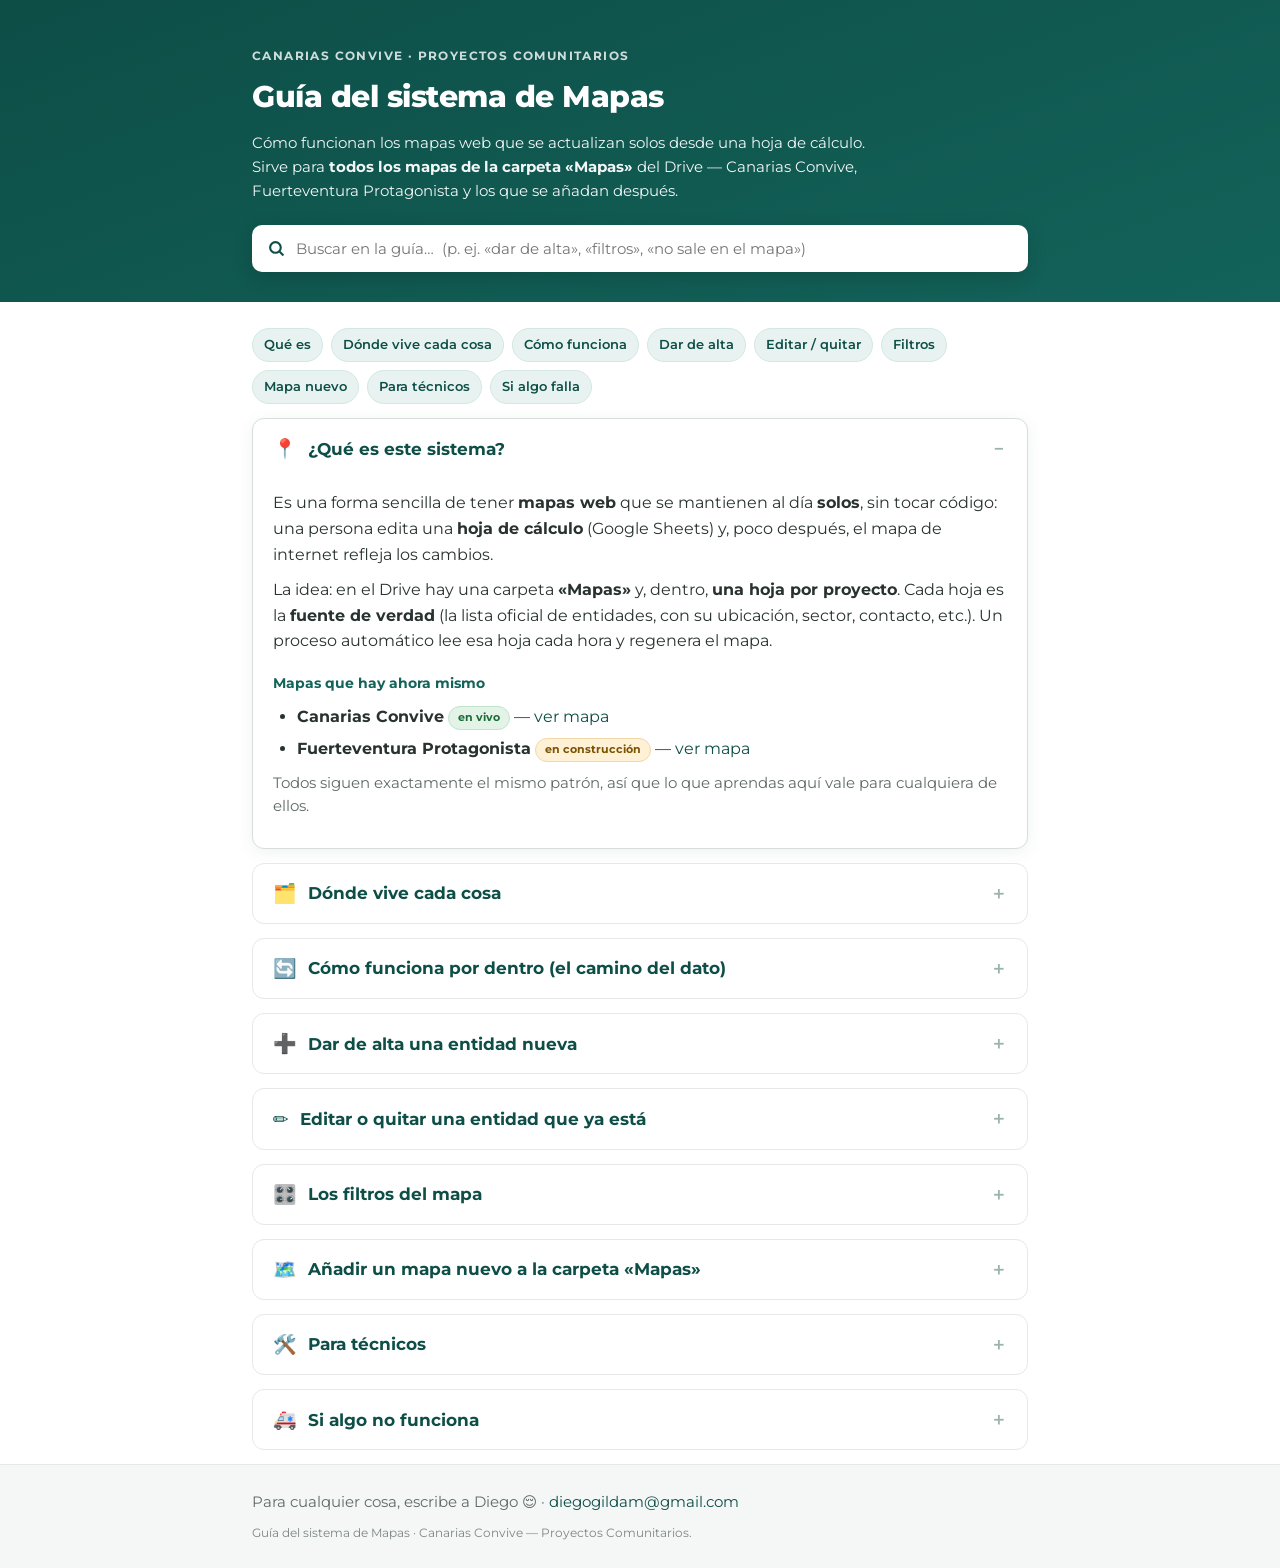
==== guia.html @ 7152f235 "Añadir guía interactiva del sistema de Mapas" ====
<!doctype html>
<html lang="es">
<head>
<meta charset="utf-8">
<meta name="viewport" content="width=device-width, initial-scale=1">
<meta name="robots" content="noindex">
<title>Guía del sistema de Mapas · Canarias Convive</title>
<link rel="preconnect" href="https://fonts.googleapis.com">
<link rel="preconnect" href="https://fonts.gstatic.com" crossorigin>
<link href="https://fonts.googleapis.com/css2?family=Montserrat:wght@400;500;600;700;800&display=swap" rel="stylesheet">
<style>
  :root{
    --teal:#0D4E47; --teal-2:#13635a; --ink:#283230; --muted:#5F6B68;
    --line:#E6E9E8; --soft:#F5F7F6; --tint:#E8F3F1; --warn:#9a5b00; --warn-bg:#fff6e6;
  }
  *{box-sizing:border-box;margin:0;padding:0}
  html{scroll-behavior:smooth}
  body{font-family:'Montserrat',system-ui,sans-serif;color:var(--ink);background:#fff;line-height:1.6;-webkit-font-smoothing:antialiased}
  .wrap{max-width:820px;margin:0 auto;padding:0 22px}
  a{color:var(--teal);text-decoration:none}
  a:hover{text-decoration:underline}

  /* Hero */
  .hero{background:linear-gradient(160deg,var(--teal),var(--teal-2));color:#fff;padding:46px 0 30px}
  .hero .eyebrow{font-size:12px;font-weight:700;letter-spacing:1.4px;text-transform:uppercase;opacity:.8}
  .hero h1{font-size:30px;font-weight:800;letter-spacing:-.5px;margin:8px 0 10px}
  .hero .lead{font-size:15px;opacity:.95;max-width:640px}
  .hero .lead strong{font-weight:700}
  .searchbox{position:relative;margin-top:22px}
  .search{
    width:100%;padding:14px 16px 14px 44px;border:none;border-radius:10px;
    font-family:inherit;font-size:15px;color:var(--ink);
    background:#fff url("data:image/svg+xml;utf8,%3Csvg xmlns='http://www.w3.org/2000/svg' viewBox='0 0 16 16' fill='none' stroke='%230D4E47' stroke-width='2'%3E%3Ccircle cx='7' cy='7' r='5'/%3E%3Cpath d='M11 11l3.5 3.5'/%3E%3C/svg%3E") no-repeat 16px center;
    background-size:17px;box-shadow:0 6px 20px rgba(0,0,0,.15)
  }
  .search:focus{outline:none;box-shadow:0 0 0 3px rgba(255,255,255,.5),0 6px 20px rgba(0,0,0,.15)}
  .noresults{margin-top:14px;font-size:14px;color:var(--muted);background:var(--soft);border:1px solid var(--line);border-radius:8px;padding:12px 14px}

  /* Quick nav */
  nav.toc{display:flex;flex-wrap:wrap;gap:8px;margin:26px 0 6px}
  nav.toc a{font-size:12.5px;font-weight:600;color:var(--teal);background:var(--tint);border:1px solid #d3e7e3;padding:6px 11px;border-radius:100px}
  nav.toc a:hover{background:var(--teal);color:#fff;text-decoration:none}

  main{padding:10px 0 40px}

  details.card{
    border:1px solid var(--line);border-radius:12px;margin:14px 0;overflow:hidden;background:#fff;
    transition:box-shadow .15s,border-color .15s
  }
  details.card[open]{box-shadow:0 3px 16px rgba(13,78,71,.07);border-color:#d7dddb}
  details.card summary{
    cursor:pointer;list-style:none;padding:16px 20px;font-size:16.5px;font-weight:700;color:var(--teal);
    display:flex;align-items:center;gap:11px;user-select:none
  }
  details.card summary::-webkit-details-marker{display:none}
  details.card summary .ico{font-size:19px;line-height:1}
  details.card summary::after{content:'＋';margin-left:auto;color:#9bb3ae;font-weight:700;font-size:17px}
  details.card[open] summary::after{content:'－'}
  details.card .body{padding:2px 20px 20px;color:var(--ink)}
  details.card .body p{margin:10px 0}
  details.card .body ul,details.card .body ol{margin:10px 0 10px 4px;padding-left:20px}
  details.card .body li{margin:6px 0}
  details.card .body h3{font-size:14px;font-weight:700;margin:18px 0 6px;color:var(--teal-2)}

  .lead-in{color:var(--muted);font-size:14.5px;margin:4px 0 0}

  code{font-family:ui-monospace,SFMono-Regular,Menlo,monospace;font-size:.86em;background:var(--soft);border:1px solid var(--line);border-radius:5px;padding:1px 6px;color:#0a3b35}

  /* Flow diagram */
  .flow{display:flex;flex-wrap:wrap;align-items:stretch;gap:8px;margin:14px 0}
  .flow .step{flex:1;min-width:120px;background:var(--tint);border:1px solid #d3e7e3;border-radius:10px;padding:11px 12px;font-size:12.5px;font-weight:600;color:var(--teal-2);text-align:center;display:flex;align-items:center;justify-content:center}
  .flow .arrow{align-self:center;color:#9bb3ae;font-weight:800;font-size:18px}

  /* Definition rows */
  .where{border:1px solid var(--line);border-radius:10px;overflow:hidden;margin:12px 0}
  .where .row{display:grid;grid-template-columns:160px 1fr;gap:0;border-top:1px solid var(--line)}
  .where .row:first-child{border-top:none}
  .where .k{background:var(--soft);padding:11px 14px;font-weight:700;font-size:13px;color:var(--teal-2)}
  .where .v{padding:11px 14px;font-size:14px}

  .callout{border-radius:10px;padding:13px 15px;margin:14px 0;font-size:14px}
  .callout.tip{background:var(--tint);border:1px solid #cfe5e1}
  .callout.warn{background:var(--warn-bg);border:1px solid #f0d8a8;color:#5b4100}
  .callout b{font-weight:700}

  .pill{display:inline-block;font-size:11px;font-weight:700;padding:2px 9px;border-radius:100px;vertical-align:middle}
  .pill.live{background:#e3f3e8;color:#1c6b35;border:1px solid #bfe4ca}
  .pill.wip{background:#fff1d6;color:#7a5200;border:1px solid #f0d8a8}

  footer.foot{background:var(--soft);border-top:1px solid var(--line);padding:26px 0;margin-top:10px}
  footer.foot p{font-size:14.5px;color:var(--muted)}
  footer.foot .muted{font-size:12px;margin-top:8px;opacity:.8}

  .hidden{display:none !important}
  mark{background:#ffe9a8;color:inherit;border-radius:3px;padding:0 1px}
  @media (max-width:560px){
    .hero h1{font-size:24px}
    .where .row{grid-template-columns:1fr}
    .where .k{border-bottom:1px solid var(--line)}
  }
</style>
</head>
<body>

<header class="hero">
  <div class="wrap">
    <p class="eyebrow">Canarias Convive · Proyectos Comunitarios</p>
    <h1>Guía del sistema de Mapas</h1>
    <p class="lead">Cómo funcionan los mapas web que se actualizan solos desde una hoja de cálculo. Sirve para <strong>todos los mapas de la carpeta «Mapas»</strong> del Drive — Canarias Convive, Fuerteventura Protagonista y los que se añadan después.</p>
    <div class="searchbox">
      <input id="q" class="search" type="search" placeholder="Buscar en la guía…  (p. ej. «dar de alta», «filtros», «no sale en el mapa»)" autocomplete="off" spellcheck="false">
    </div>
    <p id="noresults" class="noresults hidden">Sin resultados para «<span></span>». Prueba con otra palabra.</p>
  </div>
</header>

<div class="wrap">
  <nav class="toc" id="toc">
    <a href="#que-es">Qué es</a>
    <a href="#donde">Dónde vive cada cosa</a>
    <a href="#flujo">Cómo funciona</a>
    <a href="#alta">Dar de alta</a>
    <a href="#editar">Editar / quitar</a>
    <a href="#filtros">Filtros</a>
    <a href="#nuevo-mapa">Mapa nuevo</a>
    <a href="#tecnico">Para técnicos</a>
    <a href="#problemas">Si algo falla</a>
  </nav>
</div>

<main class="wrap">

  <details class="card" id="que-es" open>
    <summary><span class="ico">📍</span> ¿Qué es este sistema?</summary>
    <div class="body">
      <p>Es una forma sencilla de tener <b>mapas web</b> que se mantienen al día <b>solos</b>, sin tocar código: una persona edita una <b>hoja de cálculo</b> (Google Sheets) y, poco después, el mapa de internet refleja los cambios.</p>
      <p>La idea: en el Drive hay una carpeta <b>«Mapas»</b> y, dentro, <b>una hoja por proyecto</b>. Cada hoja es la <b>fuente de verdad</b> (la lista oficial de entidades, con su ubicación, sector, contacto, etc.). Un proceso automático lee esa hoja cada hora y regenera el mapa.</p>
      <h3>Mapas que hay ahora mismo</h3>
      <ul>
        <li><b>Canarias Convive</b> <span class="pill live">en vivo</span> — <a href="https://diegoalegil.github.io/canariasconvive-mapa/" target="_blank" rel="noopener">ver mapa</a></li>
        <li><b>Fuerteventura Protagonista</b> <span class="pill wip">en construcción</span> — <a href="https://diegoalegil.github.io/fuerteventuraprotagonista-mapa/" target="_blank" rel="noopener">ver mapa</a></li>
      </ul>
      <p class="lead-in">Todos siguen exactamente el mismo patrón, así que lo que aprendas aquí vale para cualquiera de ellos.</p>
    </div>
  </details>

  <details class="card" id="donde">
    <summary><span class="ico">🗂️</span> Dónde vive cada cosa</summary>
    <div class="body">
      <p>El sistema tiene varias piezas. Para no perderte, esto es qué es cada una y para qué sirve:</p>
      <div class="where">
        <div class="row"><div class="k">Carpeta «Mapas»</div><div class="v">En el Drive compartido. Contiene una hoja por proyecto. Es el punto de partida de todo.</div></div>
        <div class="row"><div class="k">Hoja oficial</div><div class="v">La lista de verdad de cada mapa (una por proyecto). Lo que está aquí es lo que sale en el mapa. <b>Se edita a mano.</b></div></div>
        <div class="row"><div class="k">Formulario</div><div class="v">Un Google Forms público donde las entidades piden aparecer en el mapa. Sus respuestas caen en la hoja de peticiones.</div></div>
        <div class="row"><div class="k">Hoja de peticiones</div><div class="v">Donde llegan las respuestas del formulario para <b>revisarlas</b> antes de publicarlas (la «sala de espera»).</div></div>
        <div class="row"><div class="k">El mapa web</div><div class="v">La página pública que ve todo el mundo. Carga los datos ya procesados; no se toca a mano.</div></div>
        <div class="row"><div class="k">El «motor»</div><div class="v">Un proceso automático (en GitHub) que cada hora lee la hoja oficial y actualiza el mapa.</div></div>
      </div>
    </div>
  </details>

  <details class="card" id="flujo">
    <summary><span class="ico">🔄</span> Cómo funciona por dentro (el camino del dato)</summary>
    <div class="body">
      <p>Hay dos caminos. Conviene tenerlos claros porque explican por qué algo aparece (o no) en el mapa.</p>
      <h3>1) De una petición a la lista oficial</h3>
      <div class="flow">
        <div class="step">Formulario</div><div class="arrow">→</div>
        <div class="step">Hoja de peticiones</div><div class="arrow">→</div>
        <div class="step">Se revisa y aprueba</div><div class="arrow">→</div>
        <div class="step">Hoja oficial</div>
      </div>
      <p class="lead-in">Una entidad rellena el formulario; su respuesta queda «en espera»; una persona la revisa (le pone Sector/Tipología/Protagonista y la marca como aprobada) y, al pulsar un botón, pasa a la lista oficial ya con sus coordenadas.</p>
      <h3>2) De la lista oficial al mapa</h3>
      <div class="flow">
        <div class="step">Hoja oficial</div><div class="arrow">→</div>
        <div class="step">El motor (cada hora)</div><div class="arrow">→</div>
        <div class="step">Archivo de datos</div><div class="arrow">→</div>
        <div class="step">El mapa</div>
      </div>
      <p class="lead-in">Cada hora, el motor lee la hoja oficial, prepara un archivo de datos y el mapa lo muestra. Por eso un cambio en la hoja tarda <b>hasta una hora</b> en verse en el mapa.</p>
      <div class="callout tip">💡 <b>Regla de oro:</b> si quieres que algo salga en el mapa, tiene que estar en la <b>hoja oficial</b> y tener <b>latitud y longitud</b> válidas.</div>
    </div>
  </details>

  <details class="card" id="alta">
    <summary><span class="ico">➕</span> Dar de alta una entidad nueva</summary>
    <div class="body">
      <p>Las altas nuevas entran por el <b>formulario</b> y se publican desde la <b>hoja de peticiones</b>. Pasos:</p>
      <ol>
        <li>La entidad rellena el <b>formulario</b> (o lo rellenas tú por ella). Su respuesta aparece en la hoja de peticiones.</li>
        <li>En esa hoja, en la fila de la nueva entidad, rellena con los desplegables: <b>Sector</b>, <b>Tipología</b> y <b>Protagonista</b>.</li>
        <li>Pon la columna <b>Estado</b> = <b>«Aprobado»</b>. (Las que no apruebes se quedan esperando, no pasa nada.)</li>
        <li>Menú <b>«Canarias Convive» → «Promover aprobadas»</b>. El sistema busca la dirección, calcula sus coordenadas, le da un identificador y la copia a la hoja oficial.</li>
        <li>En la siguiente actualización (hasta 1 hora) aparece en el mapa.</li>
      </ol>
      <div class="callout warn">⚠️ Si al promover dice <b>«0 movidas»</b>, casi siempre es porque a esa fila le falta poner <b>Estado = Aprobado</b>. No promueve nada que no esté aprobado.</div>
      <div class="callout tip">💡 No hace falta poner la latitud/longitud a mano: el sistema las calcula desde la dirección. Solo si una dirección «no se encuentra», te avisa para que la pongas tú.</div>
    </div>
  </details>

  <details class="card" id="editar">
    <summary><span class="ico">✏️</span> Editar o quitar una entidad que ya está</summary>
    <div class="body">
      <p>Para una entidad que <b>ya existe</b> en el mapa, no toques el formulario: edita directamente la <b>hoja oficial</b>.</p>
      <ul>
        <li><b>Cambiar datos</b> (nombre, web, sector, dirección…): edita su fila en la hoja oficial. En la siguiente actualización se refleja.</li>
        <li><b>Cambiar dónde aparece el punto:</b> corrige <b>Latitud</b> y <b>Longitud</b> en su fila.</li>
        <li><b>Quitarla del mapa:</b> borra su fila de la hoja oficial.</li>
      </ul>
      <div class="callout tip">💡 Los menús (Sector, Tipología, Isla, Municipio…) son desplegables para que todo se escriba siempre igual. Procura elegir de la lista en vez de escribir a mano.</div>
    </div>
  </details>

  <details class="card" id="filtros">
    <summary><span class="ico">🎛️</span> Los filtros del mapa</summary>
    <div class="body">
      <p>Los filtros del mapa <b>se generan solos</b> a partir de las columnas de la hoja. Esto es lo potente del sistema:</p>
      <ul>
        <li>Cada columna «de categoría» (Sector, Tipología, Protagonista, Isla, Entidades RECEX…) se convierte automáticamente en un filtro.</li>
        <li><b>¿Quieres un filtro nuevo?</b> Añade una columna a la hoja oficial, rellénala, y aparecerá como filtro tras la siguiente actualización. Sin tocar código.</li>
        <li>Las columnas de identidad y contacto (Nombre, Dirección, Teléfonos, Emails, Web, redes, coordenadas…) <b>nunca</b> se usan como filtro.</li>
      </ul>
      <p class="lead-in">Para que una columna se muestre como filtro debe tener entre 2 y 40 valores distintos (si tiene demasiados, no tiene sentido como filtro).</p>
    </div>
  </details>

  <details class="card" id="nuevo-mapa">
    <summary><span class="ico">🗺️</span> Añadir un mapa nuevo a la carpeta «Mapas»</summary>
    <div class="body">
      <p>Como todos los mapas son iguales por dentro, montar uno nuevo es <b>replicar el patrón</b>:</p>
      <ol>
        <li>Crear una <b>hoja nueva</b> en la carpeta «Mapas» con las mismas columnas (la lista oficial del nuevo proyecto).</li>
        <li>Duplicar el <b>mapa</b> (el repositorio de uno existente) y apuntarlo a la hoja nueva.</li>
        <li>Activar el <b>motor</b> (la sincronización automática) para esa hoja.</li>
        <li>Opcional: crear su <b>formulario</b> de altas y su <b>hoja de peticiones</b>, igual que en Canarias Convive.</li>
      </ol>
      <p class="lead-in">Es una tarea técnica puntual; está en la sección «Para técnicos». Una vez montado, el día a día (altas, ediciones, filtros) es idéntico a lo de arriba.</p>
    </div>
  </details>

  <details class="card" id="tecnico">
    <summary><span class="ico">🛠️</span> Para técnicos</summary>
    <div class="body">
      <p>Resumen de la maquinaria, por si hay que mantenerla o montar un mapa nuevo.</p>
      <h3>Repositorios y hosting</h3>
      <ul>
        <li>Cada mapa es un repo de GitHub con un <code>index.html</code> (Mapbox GL JS) servido por GitHub Pages.</li>
        <li>Canarias Convive: <a href="https://github.com/diegoalegil/canariasconvive-mapa" target="_blank" rel="noopener">github.com/diegoalegil/canariasconvive-mapa</a>.</li>
        <li>Fuerteventura Protagonista: <a href="https://github.com/diegoalegil/fuerteventuraprotagonista-mapa" target="_blank" rel="noopener">github.com/diegoalegil/fuerteventuraprotagonista-mapa</a>.</li>
      </ul>
      <h3>Sincronización Sheet → mapa</h3>
      <ul>
        <li>Una <b>GitHub Action</b> (<code>.github/workflows/sync-sheet.yml</code>) se ejecuta cada hora (o a mano con «Run workflow»).</li>
        <li>Lee la hoja con una <b>cuenta de servicio</b> de Google; su clave va como <i>secret</i> en GitHub (<code>GCP_SA_KEY</code>), nunca en el código.</li>
        <li>Regenera <code>entities.geojson</code>; el mapa lo carga. Cada columna no bloqueada se vuelca como dimensión de filtro.</li>
      </ul>
      <h3>Scripts de la hoja (Apps Script)</h3>
      <ul>
        <li>Las hojas tienen un menú propio: <b>«Canarias Convive»</b>. En la oficial → «Formatear hoja»; en la de peticiones → «Preparar hoja» y «Promover aprobadas».</li>
        <li>«Promover» geocodifica la dirección, genera un identificador y vuelca la fila al esquema de la hoja oficial.</li>
        <li>Los desplegables se aplican hasta 10.000 filas, para que las altas futuras ya los tengan.</li>
      </ul>
      <h3>Detalles a tener en cuenta</h3>
      <ul>
        <li><b>Coordenadas:</b> el Sheet en idioma español puede «romper» el punto decimal; el motor lo reconstruye automáticamente al generar los datos.</li>
        <li><b>Mapbox:</b> estilo corporativo propio y token de acceso restringido por dominio (no se sube al repo).</li>
        <li><b>Isla múltiple:</b> el formulario permite marcar varias islas; al promover se usa la primera para la provincia.</li>
      </ul>
    </div>
  </details>

  <details class="card" id="problemas">
    <summary><span class="ico">🚑</span> Si algo no funciona</summary>
    <div class="body">
      <h3>Una entidad no aparece en el mapa</h3>
      <p>Casi siempre es por las <b>coordenadas</b>: si una fila no tiene Latitud/Longitud válidas, el motor la salta. Revisa que estén rellenas y bien.</p>
      <h3>Hice un cambio y no se ve</h3>
      <p>La actualización es <b>cada hora</b>. Espera un rato o, si tienes acceso a GitHub, lanza la sincronización a mano con «Run workflow».</p>
      <h3>Al promover dice «0 movidas»</h3>
      <p>Falta poner <b>Estado = «Aprobado»</b> en esa fila. Solo promueve las aprobadas.</p>
      <h3>Una dirección «no se pudo geocodificar»</h3>
      <p>La dirección no es reconocible. Pon tú la <b>Latitud</b> y <b>Longitud</b> en su fila y vuelve a promover.</p>
      <h3>Quiero un filtro nuevo y no aparece</h3>
      <p>Comprueba que la columna tenga entre <b>2 y 40 valores distintos</b> y que no sea de identidad/contacto. Tras la siguiente sincronización aparecerá.</p>
    </div>
  </details>

</main>

<footer class="foot">
  <div class="wrap">
    <p>Para cualquier cosa, escribe a Diego 😌 · <a href="mailto:diegogildam@gmail.com">diegogildam@gmail.com</a></p>
    <p class="muted">Guía del sistema de Mapas · Canarias Convive — Proyectos Comunitarios.</p>
  </div>
</footer>

<script>
  (function(){
    var q = document.getElementById('q');
    var cards = Array.prototype.slice.call(document.querySelectorAll('details.card'));
    var noresults = document.getElementById('noresults');
    var nrSpan = noresults.querySelector('span');
    var defaultOpen = cards.map(function(c){ return c.open; });

    function reset(){
      cards.forEach(function(c,i){ c.classList.remove('hidden'); c.open = defaultOpen[i]; });
      noresults.classList.add('hidden');
    }

    q.addEventListener('input', function(){
      var term = q.value.trim().toLowerCase();
      if(!term){ reset(); return; }
      var any = false;
      cards.forEach(function(c){
        var match = c.textContent.toLowerCase().indexOf(term) !== -1;
        c.classList.toggle('hidden', !match);
        c.open = match;
        if(match) any = true;
      });
      noresults.classList.toggle('hidden', any);
      nrSpan.textContent = q.value;
    });

    // Al pulsar un atajo de la barra, abre la sección destino.
    document.getElementById('toc').addEventListener('click', function(e){
      var a = e.target.closest('a'); if(!a) return;
      var t = document.querySelector(a.getAttribute('href'));
      if(t){ t.open = true; }
    });
  })();
</script>
</body>
</html>
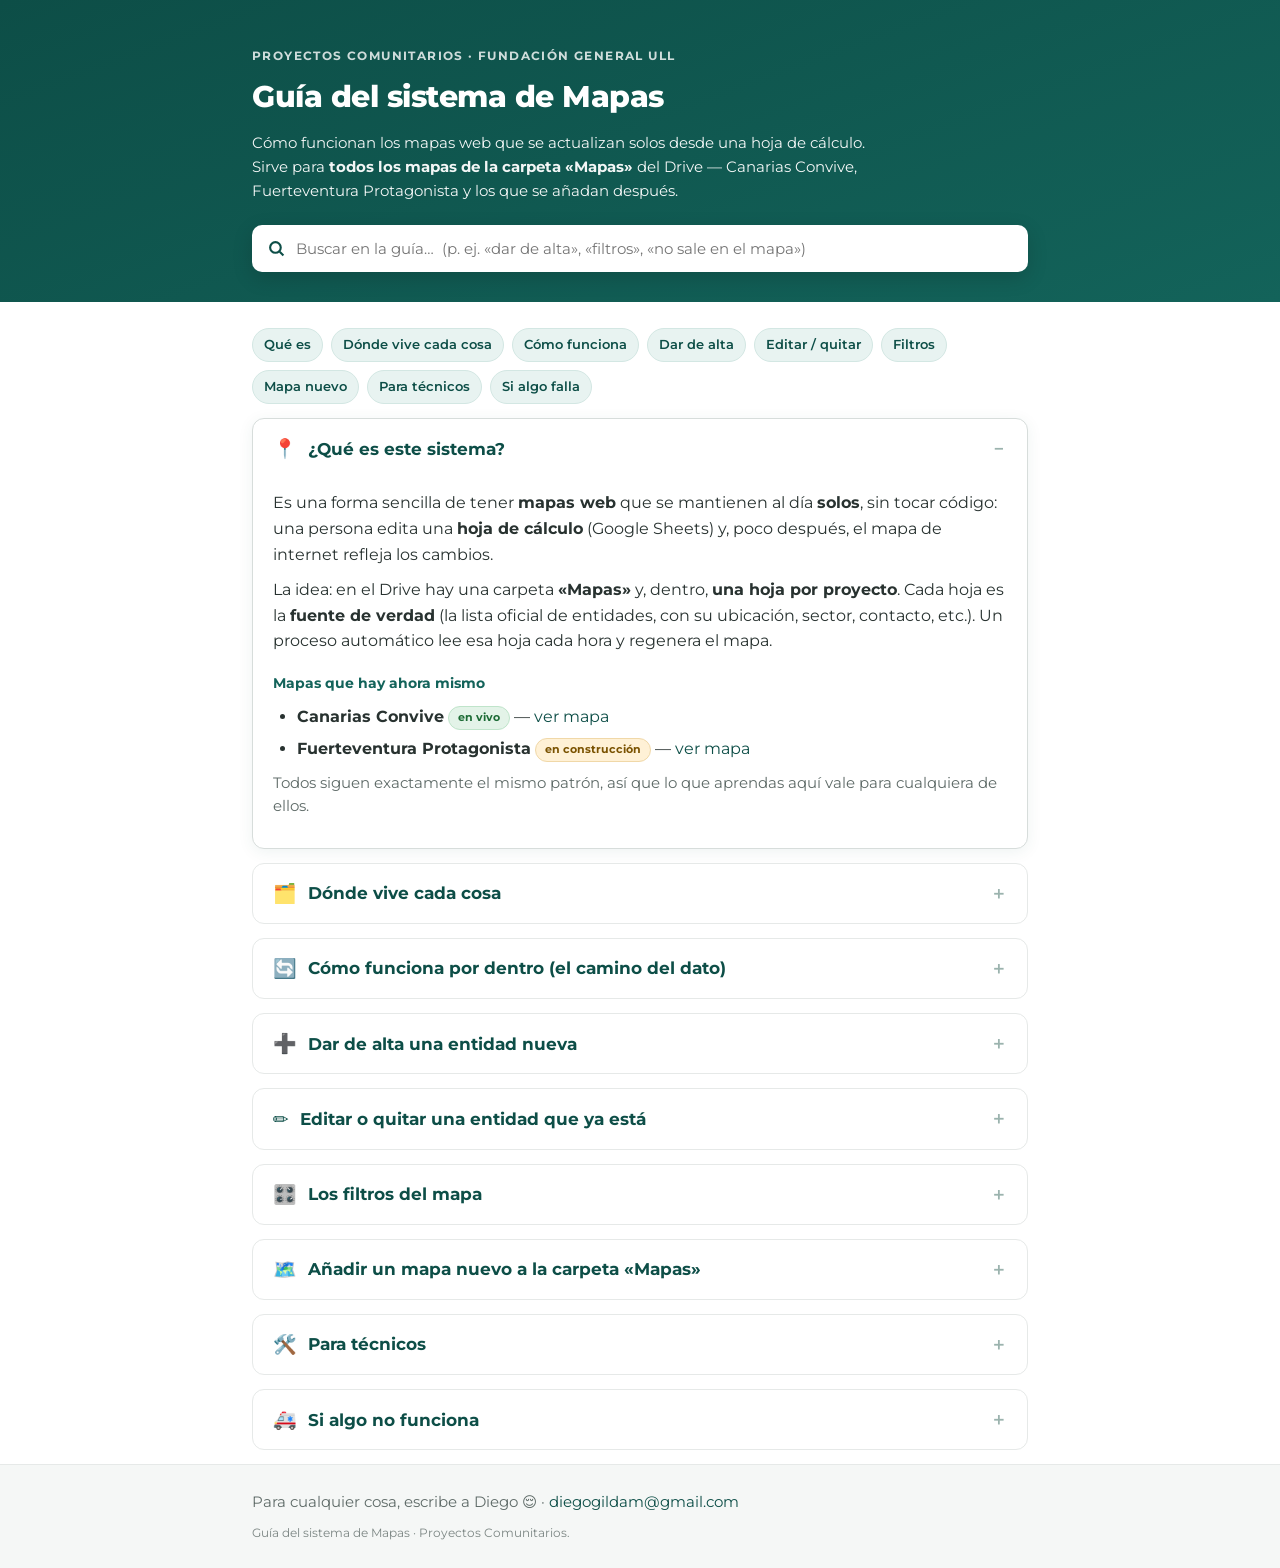
==== commit 9f0be943: "Guía: título y cabecera neutrales (Proyectos Comunitarios)" ====
--- a/guia.html
+++ b/guia.html
@@ -4,7 +4,7 @@
 <meta charset="utf-8">
 <meta name="viewport" content="width=device-width, initial-scale=1">
 <meta name="robots" content="noindex">
-<title>Guía del sistema de Mapas · Canarias Convive</title>
+<title>Guía del sistema de Mapas · Proyectos Comunitarios</title>
 <link rel="preconnect" href="https://fonts.googleapis.com">
 <link rel="preconnect" href="https://fonts.gstatic.com" crossorigin>
 <link href="https://fonts.googleapis.com/css2?family=Montserrat:wght@400;500;600;700;800&display=swap" rel="stylesheet">
@@ -104,7 +104,7 @@
 
 <header class="hero">
   <div class="wrap">
-    <p class="eyebrow">Canarias Convive · Proyectos Comunitarios</p>
+    <p class="eyebrow">Proyectos Comunitarios · Fundación General ULL</p>
     <h1>Guía del sistema de Mapas</h1>
     <p class="lead">Cómo funcionan los mapas web que se actualizan solos desde una hoja de cálculo. Sirve para <strong>todos los mapas de la carpeta «Mapas»</strong> del Drive — Canarias Convive, Fuerteventura Protagonista y los que se añadan después.</p>
     <div class="searchbox">
@@ -291,7 +291,7 @@
 <footer class="foot">
   <div class="wrap">
     <p>Para cualquier cosa, escribe a Diego 😌 · <a href="mailto:diegogildam@gmail.com">diegogildam@gmail.com</a></p>
-    <p class="muted">Guía del sistema de Mapas · Canarias Convive — Proyectos Comunitarios.</p>
+    <p class="muted">Guía del sistema de Mapas · Proyectos Comunitarios.</p>
   </div>
 </footer>
 
